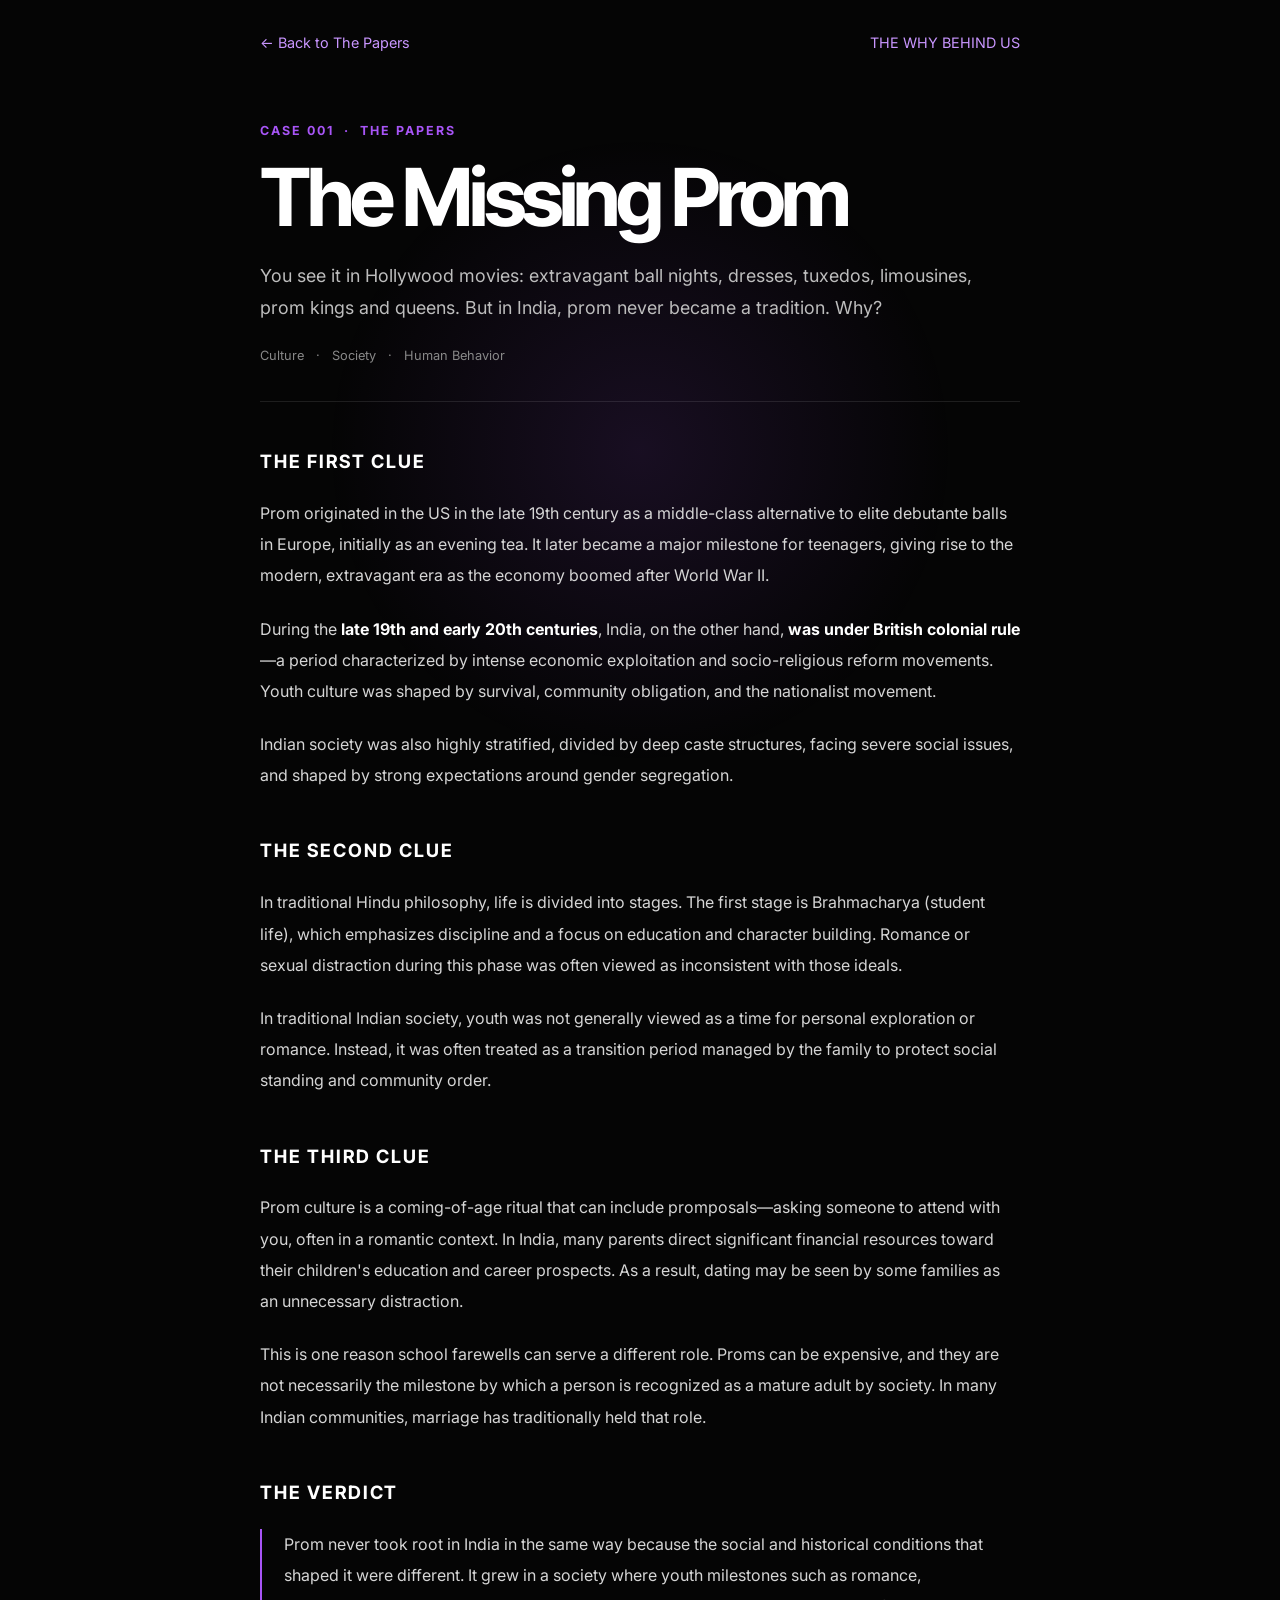
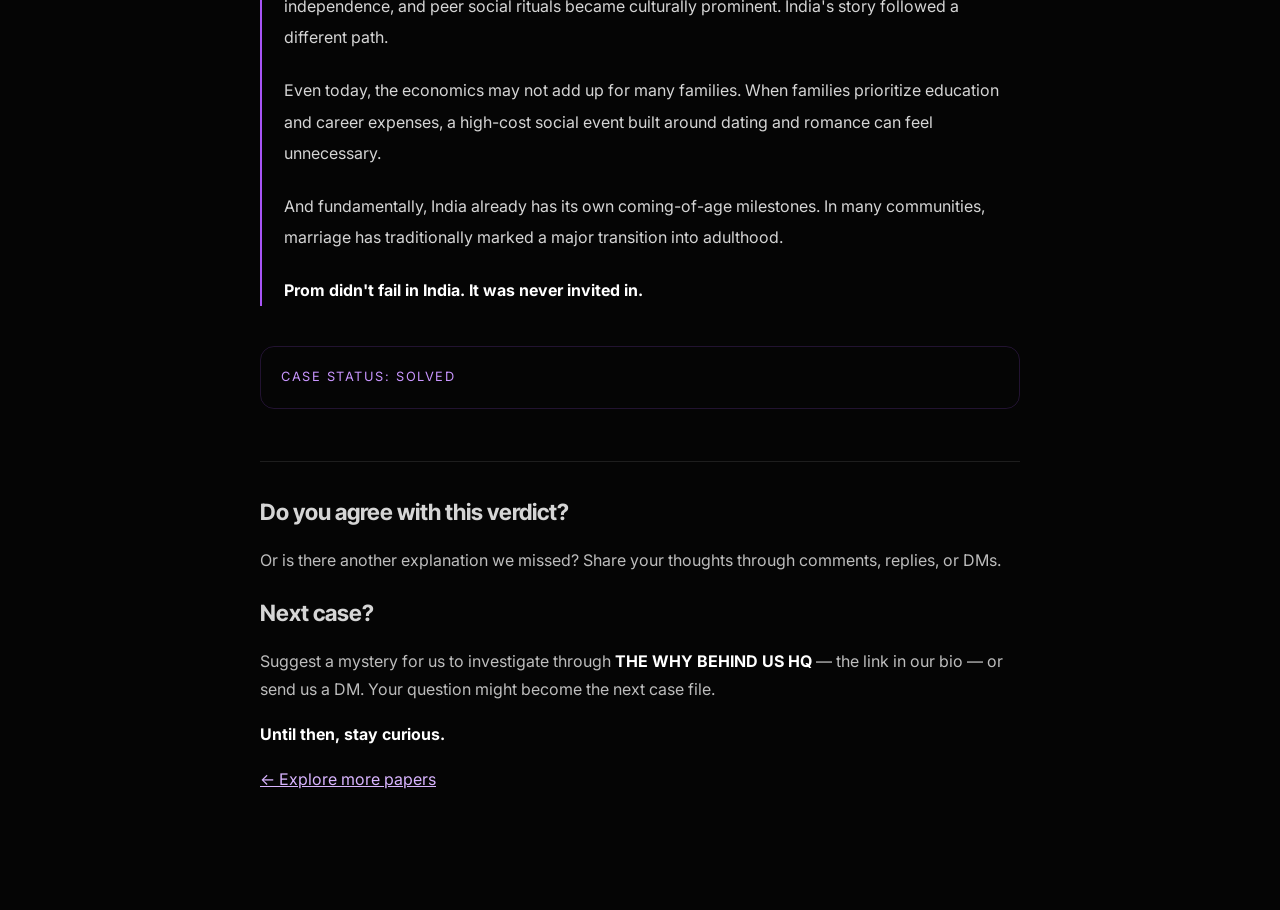
==== papers/paper-001.html @ 9e42ce95 "Add files via upload" ====
<!DOCTYPE html>
<html lang="en">
<head>
  <meta charset="UTF-8">
  <meta name="viewport" content="width=device-width, initial-scale=1.0">
  <title>The Missing Prom — THE WHY BEHIND US</title>
  <meta name="description" content="Why did the traditional American-style prom never become a major coming-of-age ritual in India?">
  <link rel="preconnect" href="https://fonts.googleapis.com">
  <link rel="preconnect" href="https://fonts.gstatic.com" crossorigin>
  <link href="https://fonts.googleapis.com/css2?family=Inter:wght@400;500;600;700;800&family=Inter+Tight:wght@700;800&display=swap" rel="stylesheet">
  <link rel="stylesheet" href="../style.css">
  <style>
    .paper-page{width:min(760px,90%);margin:0 auto;padding:34px 0 100px}
    .paper-nav{display:flex;justify-content:space-between;align-items:center;gap:16px;margin-bottom:72px}
    .back-link,.home-link{color:#c996ff;text-decoration:none;font-size:.9rem}
    .paper-kicker{color:var(--accent);font-size:.78rem;letter-spacing:.16em;font-weight:700;margin-bottom:18px}
    .paper-title{font-family:'Inter Tight',sans-serif;font-size:clamp(2.8rem,8vw,5rem);letter-spacing:-.055em;line-height:1.02}
    .paper-deck{font-size:1.12rem;line-height:1.8;color:var(--muted);margin-top:22px}
    .paper-meta{display:flex;gap:12px;flex-wrap:wrap;color:#888;font-size:.8rem;margin-top:24px}
    .paper-rule{height:1px;background:rgba(255,255,255,.1);margin:38px 0}
    .paper-body{font-size:1rem;line-height:1.95;color:#d5d5d5}
    .paper-body p{margin:0 0 22px}
    .paper-body h2{font-family:'Inter Tight',sans-serif;font-size:1.15rem;letter-spacing:.1em;color:white;margin:42px 0 18px}
    .paper-body strong{color:white}
    .verdict{border-left:2px solid var(--accent);padding-left:22px;margin-top:18px}
    .case-status{margin-top:40px;padding:18px 20px;border:1px solid var(--border);border-radius:14px;color:#c996ff;font-size:.8rem;letter-spacing:.12em}
    .paper-end{margin-top:52px;padding-top:28px;border-top:1px solid rgba(255,255,255,.1)}
    .paper-end h3{font-family:'Inter Tight',sans-serif;font-size:1.4rem;margin-bottom:12px}
    .paper-end p{color:var(--muted);line-height:1.8;margin-bottom:16px}
    .paper-end a{color:#d9b5ff}
    @media(max-width:600px){.paper-nav{margin-bottom:50px}.paper-body{font-size:.97rem}}
  </style>
</head>
<body>
<div class="background-glow"></div>
<main class="paper-page">
  <nav class="paper-nav">
    <a class="back-link" href="../index.html#papers">← Back to The Papers</a>
    <a class="home-link" href="../index.html">THE WHY BEHIND US</a>
  </nav>

  <header>
    <p class="paper-kicker">CASE 001 &nbsp;·&nbsp; THE PAPERS</p>
    <h1 class="paper-title">The Missing Prom</h1>
    <p class="paper-deck">You see it in Hollywood movies: extravagant ball nights, dresses, tuxedos, limousines, prom kings and queens. But in India, prom never became a tradition. Why?</p>
    <div class="paper-meta"><span>Culture</span><span>·</span><span>Society</span><span>·</span><span>Human Behavior</span></div>
  </header>

  <div class="paper-rule"></div>

  <article class="paper-body">
    <h2>THE FIRST CLUE</h2>
    <p>Prom originated in the US in the late 19th century as a middle-class alternative to elite debutante balls in Europe, initially as an evening tea. It later became a major milestone for teenagers, giving rise to the modern, extravagant era as the economy boomed after World War II.</p>
    <p>During the <strong>late 19th and early 20th centuries</strong>, India, on the other hand, <strong>was under British colonial rule</strong>—a period characterized by intense economic exploitation and socio-religious reform movements. Youth culture was shaped by survival, community obligation, and the nationalist movement.</p>
    <p>Indian society was also highly stratified, divided by deep caste structures, facing severe social issues, and shaped by strong expectations around gender segregation.</p>

    <h2>THE SECOND CLUE</h2>
    <p>In traditional Hindu philosophy, life is divided into stages. The first stage is Brahmacharya (student life), which emphasizes discipline and a focus on education and character building. Romance or sexual distraction during this phase was often viewed as inconsistent with those ideals.</p>
    <p>In traditional Indian society, youth was not generally viewed as a time for personal exploration or romance. Instead, it was often treated as a transition period managed by the family to protect social standing and community order.</p>

    <h2>THE THIRD CLUE</h2>
    <p>Prom culture is a coming-of-age ritual that can include promposals—asking someone to attend with you, often in a romantic context. In India, many parents direct significant financial resources toward their children's education and career prospects. As a result, dating may be seen by some families as an unnecessary distraction.</p>
    <p>This is one reason school farewells can serve a different role. Proms can be expensive, and they are not necessarily the milestone by which a person is recognized as a mature adult by society. In many Indian communities, marriage has traditionally held that role.</p>

    <h2>THE VERDICT</h2>
    <div class="verdict">
      <p>Prom never took root in India in the same way because the social and historical conditions that shaped it were different. It grew in a society where youth milestones such as romance, independence, and peer social rituals became culturally prominent. India's story followed a different path.</p>
      <p>Even today, the economics may not add up for many families. When families prioritize education and career expenses, a high-cost social event built around dating and romance can feel unnecessary.</p>
      <p>And fundamentally, India already has its own coming-of-age milestones. In many communities, marriage has traditionally marked a major transition into adulthood.</p>
      <p><strong>Prom didn't fail in India. It was never invited in.</strong></p>
    </div>

    <div class="case-status">CASE STATUS: SOLVED</div>

    <div class="paper-end">
      <h3>Do you agree with this verdict?</h3>
      <p>Or is there another explanation we missed? Share your thoughts through comments, replies, or DMs.</p>
      <h3>Next case?</h3>
      <p>Suggest a mystery for us to investigate through <strong>THE WHY BEHIND US HQ</strong> — the link in our bio — or send us a DM. Your question might become the next case file.</p>
      <p><strong>Until then, stay curious.</strong></p>
      <p><a href="../index.html#papers">← Explore more papers</a></p>
    </div>
  </article>
</main>
</body>
</html>
---- style.css ----
:root{
  --bg:#050505;
  --text:#ffffff;
  --muted:#bdbdbd;
  --accent:#A855F7;
  --panel:rgba(255,255,255,.03);
  --border:rgba(168,85,247,.18);
}
*{margin:0;padding:0;box-sizing:border-box}
html{scroll-behavior:smooth;scroll-padding-top:28px}
body{background:var(--bg);color:var(--text);font-family:'Inter',sans-serif;overflow-x:hidden;min-height:100vh}
.background-glow{position:fixed;inset:0;pointer-events:none;z-index:-1;background:radial-gradient(circle at center,rgba(168,85,247,.12),transparent 40%)}
.hero{min-height:85vh;display:flex;flex-direction:column;justify-content:center;align-items:center;text-align:center;width:min(1000px,90%);margin:auto;padding:50px 0}
.logo{width:170px;height:170px;object-fit:cover;border-radius:50%;border:1px solid rgba(168,85,247,.25);box-shadow:0 0 0 12px rgba(168,85,247,.03)}
.category-pills{display:flex;gap:10px;flex-wrap:wrap;justify-content:center;margin-top:28px}
.category-pills span{padding:8px 14px;border-radius:999px;border:1px solid rgba(168,85,247,.25);color:#c996ff;background:rgba(168,85,247,.05);font-size:.85rem}
.hero h1{font-family:'Inter Tight',sans-serif;font-size:clamp(3rem,8vw,5.5rem);letter-spacing:-.05em;margin-top:28px}
.tagline{margin-top:14px;color:var(--muted);font-size:1.2rem;max-width:650px}
.section-label{color:var(--accent);letter-spacing:.2em;font-size:.8rem;margin-bottom:18px}
.papers-section{width:min(1000px,92%);margin:10px auto 100px}
.papers-heading{max-width:700px;margin-bottom:36px}
.papers-heading h2{font-family:'Inter Tight',sans-serif;font-size:clamp(2.6rem,6vw,4.5rem);letter-spacing:-.055em;line-height:1}
.accent-dot{color:var(--accent)}
.papers-intro{color:var(--muted);line-height:1.8;font-size:1.05rem;margin-top:18px;max-width:600px}
.papers-tools{display:flex;align-items:center;justify-content:space-between;gap:18px;margin-bottom:24px;flex-wrap:wrap}
.search-wrap{display:flex;align-items:center;gap:10px;flex:1;min-width:230px;max-width:430px;border:1px solid rgba(255,255,255,.12);background:rgba(255,255,255,.025);border-radius:14px;padding:0 15px}
.search-icon{font-size:1.5rem;color:var(--muted);line-height:1}
.search-wrap input{width:100%;background:transparent;border:0;outline:0;color:var(--text);font:inherit;padding:14px 0}
.search-wrap input::placeholder{color:#777}
.search-wrap:focus-within{border-color:rgba(168,85,247,.65)}
.paper-filters{display:flex;gap:7px;flex-wrap:wrap}
.filter-button{font:inherit;font-size:.85rem;color:var(--muted);background:transparent;border:1px solid rgba(255,255,255,.12);border-radius:999px;padding:9px 14px;cursor:pointer;transition:border-color .2s,color .2s,background .2s}
.filter-button:hover,.filter-button.active{color:white;border-color:rgba(168,85,247,.65);background:rgba(168,85,247,.1)}
.papers-grid{display:grid;grid-template-columns:repeat(2,minmax(0,1fr));gap:16px}
.paper-card{min-height:270px;display:flex;flex-direction:column;text-decoration:none;color:var(--text);padding:26px;border:1px solid var(--border);border-radius:22px;background:var(--panel);transition:transform .3s,border-color .3s,background .3s}
.paper-card:hover{transform:translateY(-4px);border-color:rgba(168,85,247,.6);background:rgba(255,255,255,.045)}
.paper-card-top,.paper-card-bottom{display:flex;justify-content:space-between;align-items:center;gap:12px}
.paper-label{font-size:.72rem;letter-spacing:.13em;color:#c996ff;font-weight:700}
.paper-read-time{font-size:.78rem;color:#858585}
.paper-card h3{font-family:'Inter Tight',sans-serif;font-size:1.7rem;letter-spacing:-.025em;margin:24px 0 10px}
.paper-description{color:var(--muted);font-size:.94rem;line-height:1.7}
.paper-topics{display:flex;gap:7px;flex-wrap:wrap;margin-top:18px}
.paper-topics span{font-size:.72rem;color:#aaa;border:1px solid rgba(255,255,255,.1);border-radius:999px;padding:5px 9px}
.paper-card-bottom{margin-top:auto;padding-top:24px;font-size:.78rem;color:#888}
.read-link{color:#d9b5ff;white-space:nowrap}
.no-papers{color:var(--muted);padding:28px 0}
.cta-card{width:min(900px,92%);margin:auto;padding:42px;border-radius:28px;background:rgba(255,255,255,.03);backdrop-filter:blur(12px);border:1px solid rgba(168,85,247,.18);text-align:center;transition:.35s}
.cta-card:hover{transform:translateY(-6px);border-color:rgba(168,85,247,.7)}
.icon-circle{font-size:2rem;margin-bottom:18px;color:var(--accent)}
.cta-card h2{font-size:2rem;margin-bottom:14px}
.cta-card p{color:var(--muted);line-height:1.8}
.button{display:inline-block;margin-top:22px;padding:14px 24px;border-radius:999px;background:var(--accent);color:white;text-decoration:none;font-weight:700;transition:.3s}
.button:hover{transform:translateY(-2px)}
.social-section{width:min(900px,92%);margin:70px auto}
.social-card{display:block;text-decoration:none;color:white;margin-bottom:18px;padding:28px;border-radius:24px;background:rgba(255,255,255,.03);border:1px solid rgba(168,85,247,.18);backdrop-filter:blur(10px);transition:.35s}
.social-card:hover{transform:translateY(-5px);border-color:rgba(168,85,247,.65)}
.social-card h3{margin-bottom:8px}
.social-card p{color:var(--muted)}
.footer{width:min(900px,92%);margin:90px auto;text-align:center}
.line{width:100%;height:1px;background:rgba(255,255,255,.08);margin-bottom:40px}
.footer h2{line-height:1.8}
.contact{margin-top:30px}
.email{color:var(--muted);margin-top:10px}
.reveal{opacity:0;transform:translateY(25px);transition:opacity .8s ease,transform .8s ease}
.reveal.active{opacity:1;transform:none}
.sr-only{position:absolute;width:1px;height:1px;padding:0;margin:-1px;overflow:hidden;clip:rect(0,0,0,0);white-space:nowrap;border:0}
@media(max-width:768px){
  .logo{width:140px;height:140px}
  .hero{min-height:78vh}
  .papers-section{margin-bottom:75px}
  .papers-grid{grid-template-columns:1fr}
  .paper-card{min-height:250px;padding:23px}
  .papers-tools{align-items:stretch}
  .search-wrap{max-width:none}
  .paper-filters{width:100%}
  .filter-button{flex:1}
  .cta-card{padding:28px}
}
@media(prefers-reduced-motion:reduce){
  html{scroll-behavior:auto}
  *,*::before,*::after{transition:none!important;animation:none!important}
  .reveal{opacity:1;transform:none}
}
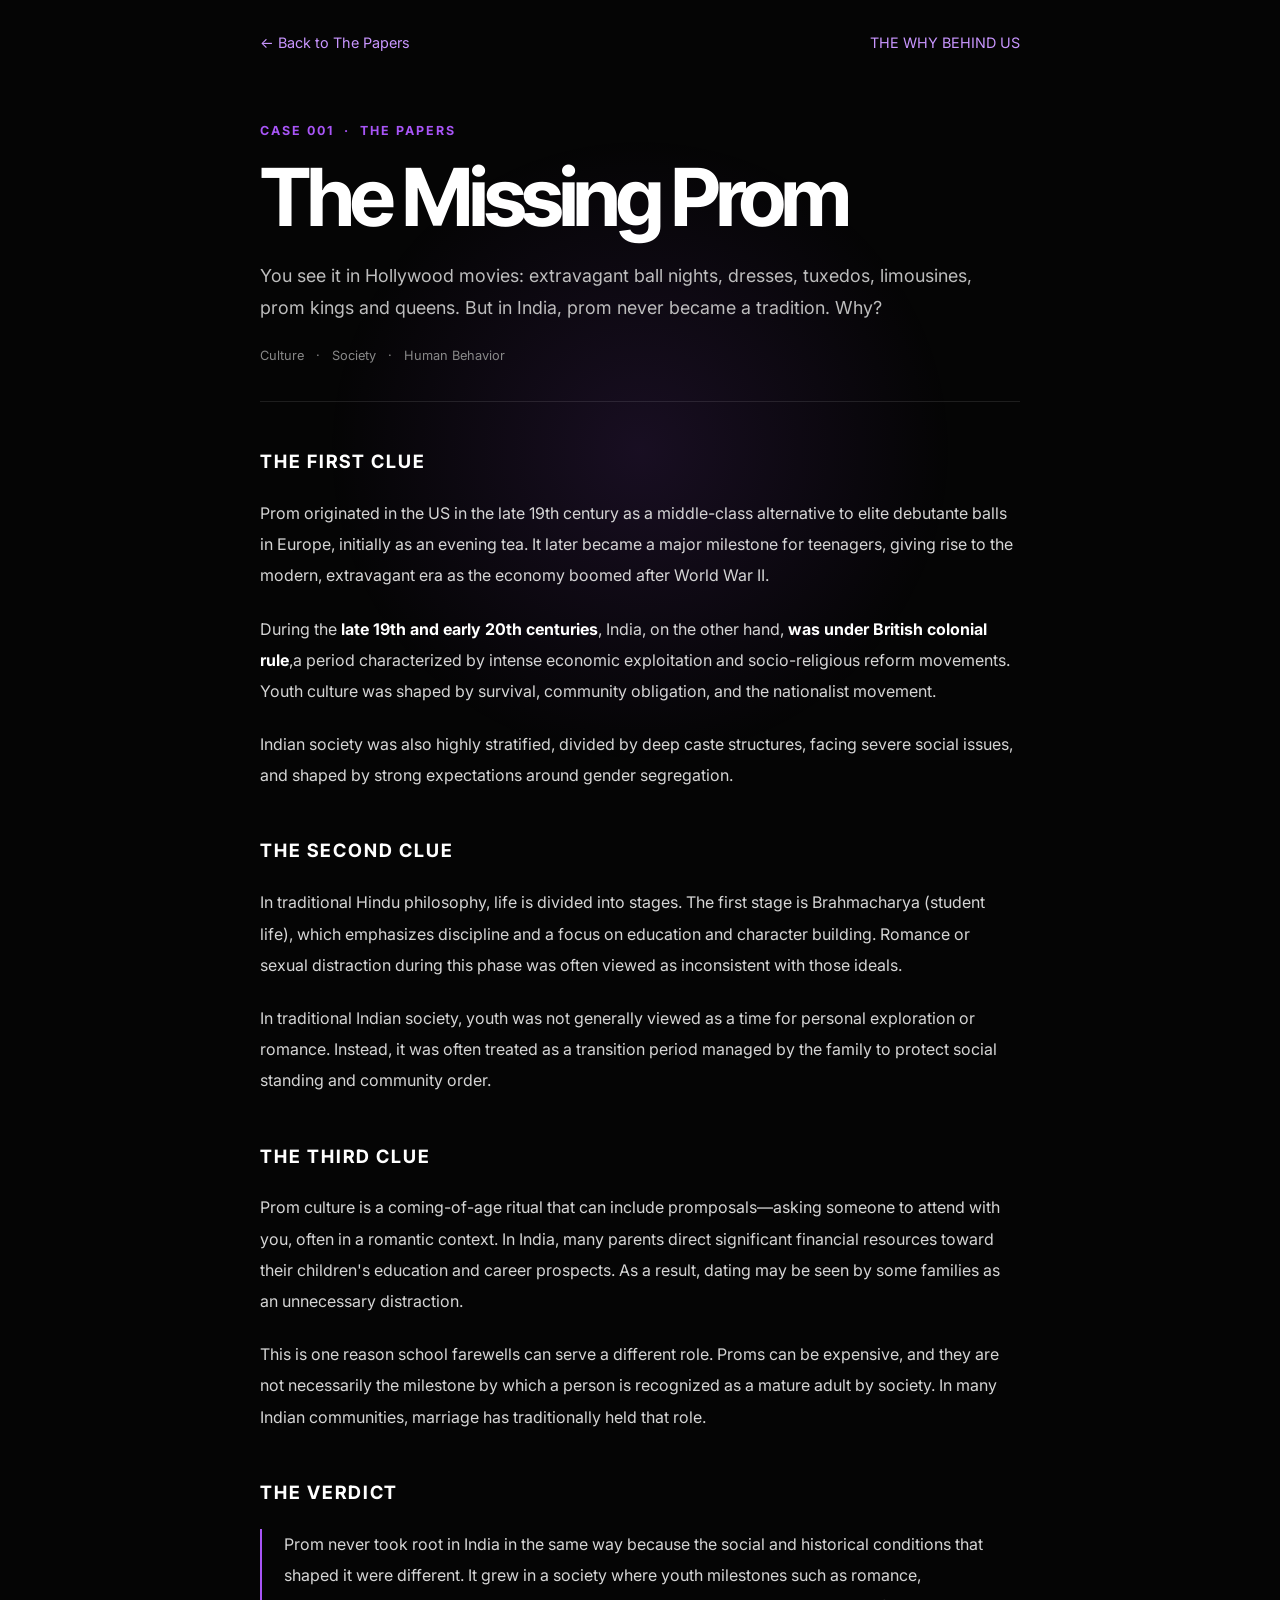
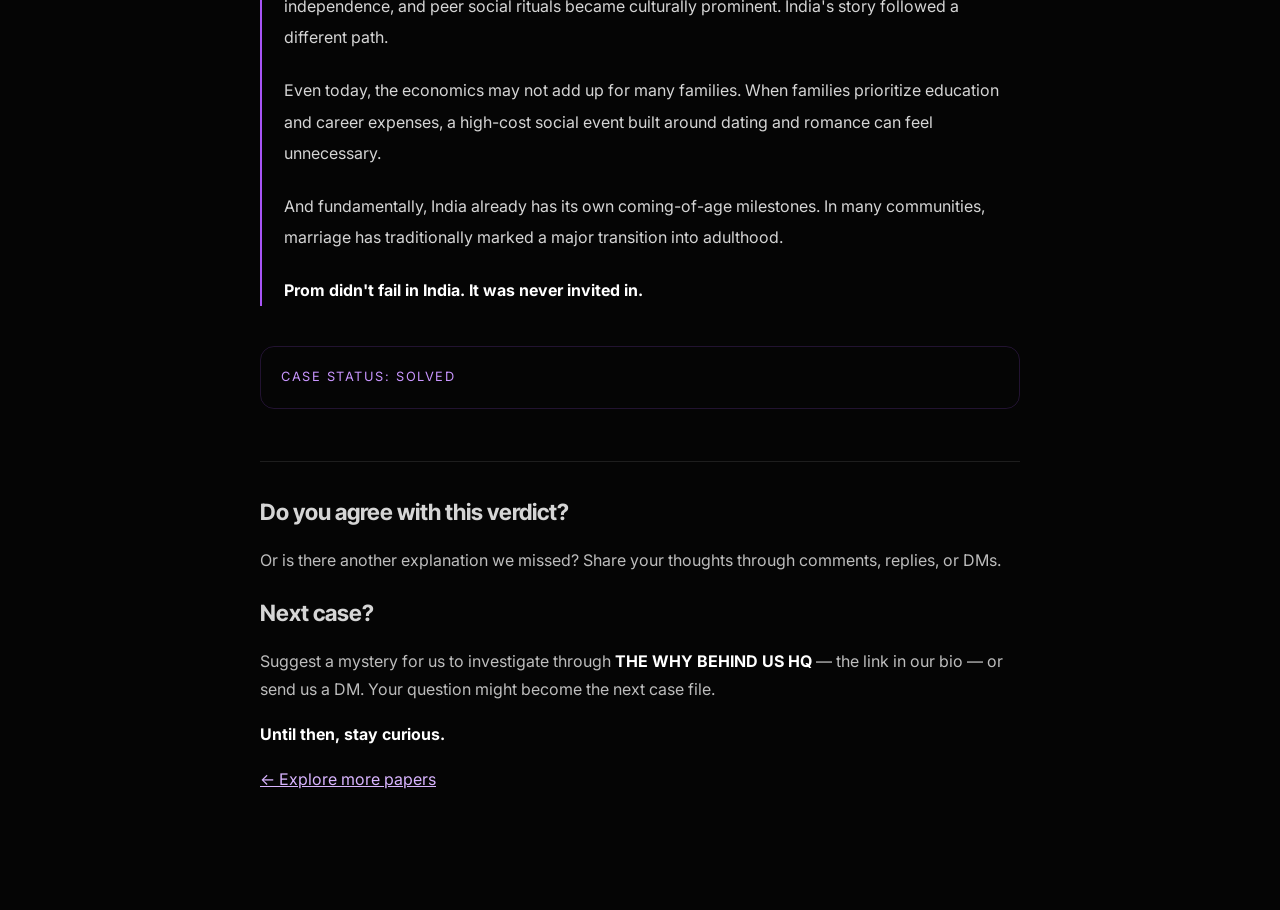
==== commit 7b192d1f: "Update paper-001.html" ====
--- a/papers/paper-001.html
+++ b/papers/paper-001.html
@@ -51,7 +51,7 @@
   <article class="paper-body">
     <h2>THE FIRST CLUE</h2>
     <p>Prom originated in the US in the late 19th century as a middle-class alternative to elite debutante balls in Europe, initially as an evening tea. It later became a major milestone for teenagers, giving rise to the modern, extravagant era as the economy boomed after World War II.</p>
-    <p>During the <strong>late 19th and early 20th centuries</strong>, India, on the other hand, <strong>was under British colonial rule</strong>—a period characterized by intense economic exploitation and socio-religious reform movements. Youth culture was shaped by survival, community obligation, and the nationalist movement.</p>
+    <p>During the <strong>late 19th and early 20th centuries</strong>, India, on the other hand, <strong>was under British colonial rule</strong>,a period characterized by intense economic exploitation and socio-religious reform movements. Youth culture was shaped by survival, community obligation, and the nationalist movement.</p>
     <p>Indian society was also highly stratified, divided by deep caste structures, facing severe social issues, and shaped by strong expectations around gender segregation.</p>
 
     <h2>THE SECOND CLUE</h2>
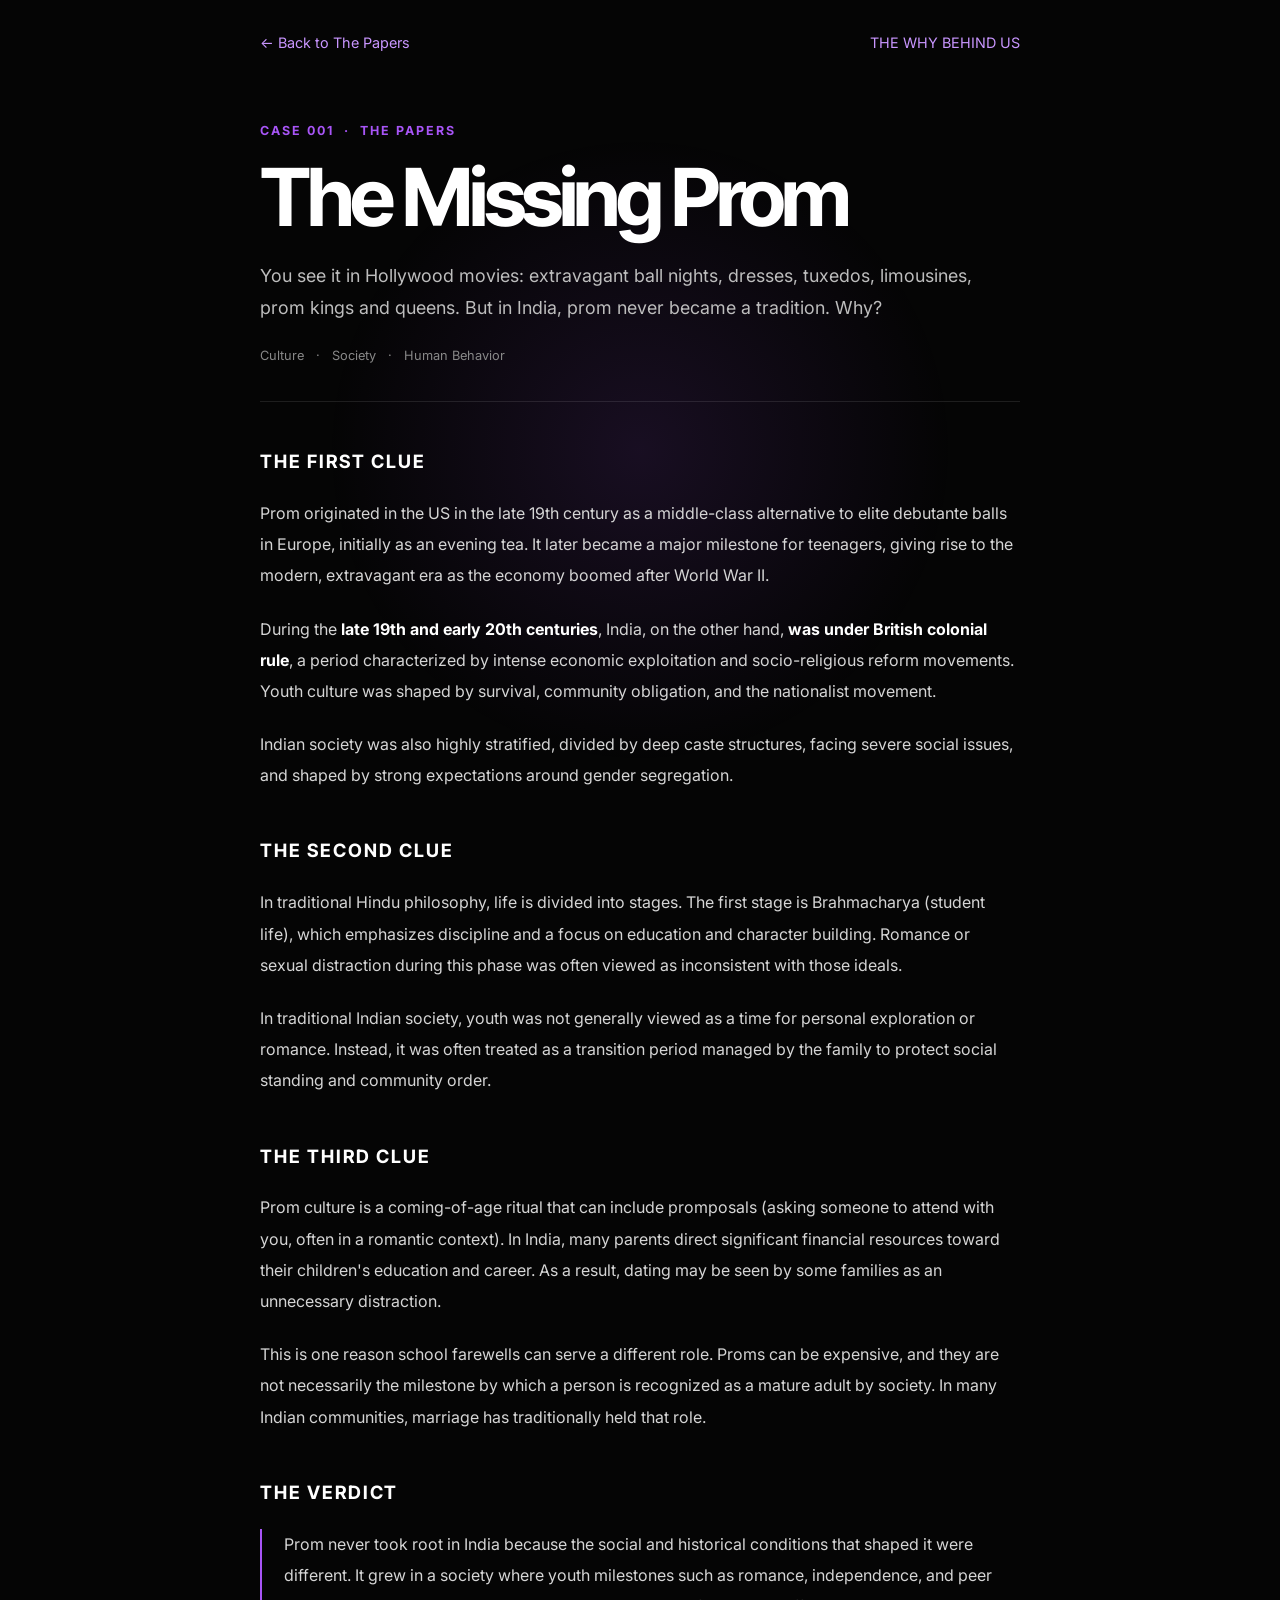
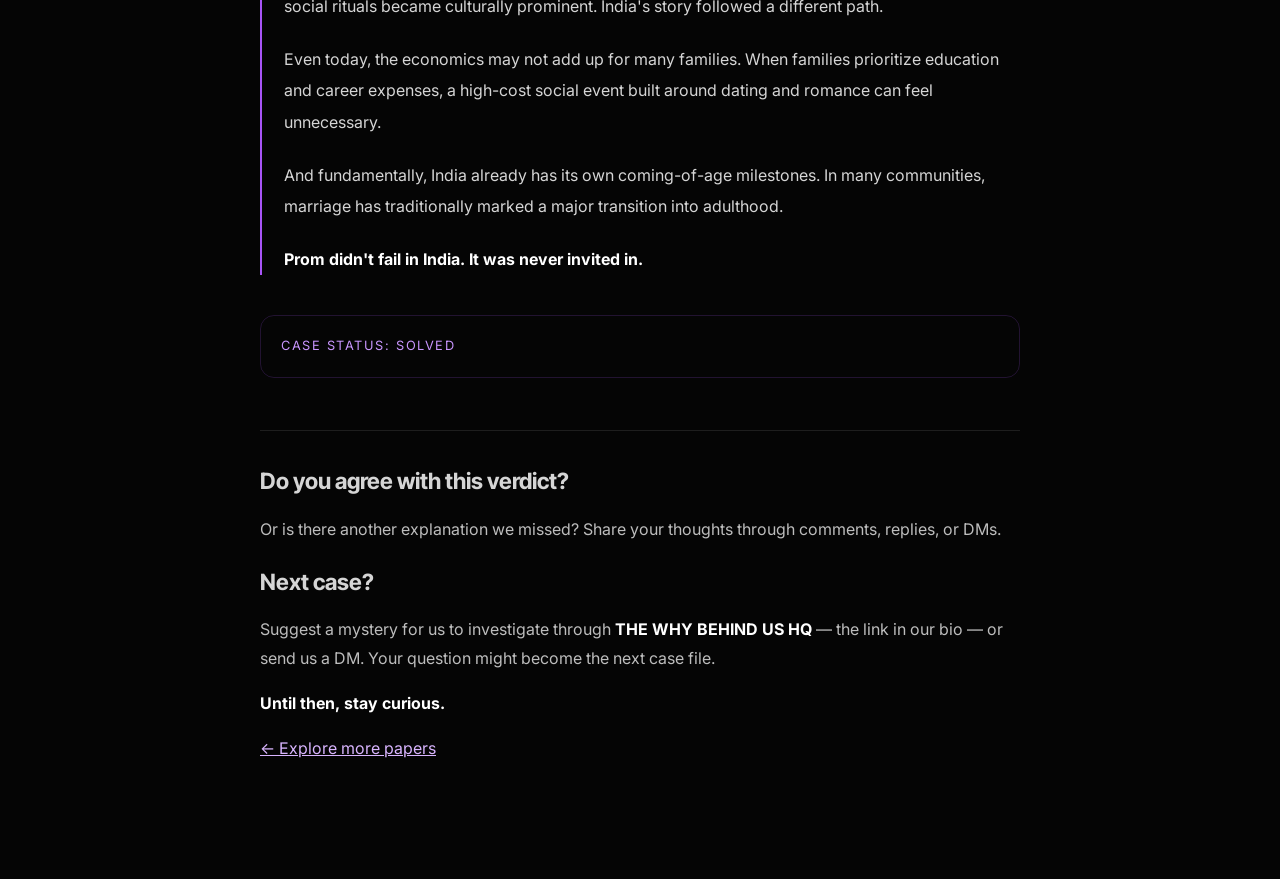
==== commit 0562b29b: "Update paper-001.html" ====
--- a/papers/paper-001.html
+++ b/papers/paper-001.html
@@ -51,7 +51,7 @@
   <article class="paper-body">
     <h2>THE FIRST CLUE</h2>
     <p>Prom originated in the US in the late 19th century as a middle-class alternative to elite debutante balls in Europe, initially as an evening tea. It later became a major milestone for teenagers, giving rise to the modern, extravagant era as the economy boomed after World War II.</p>
-    <p>During the <strong>late 19th and early 20th centuries</strong>, India, on the other hand, <strong>was under British colonial rule</strong>,a period characterized by intense economic exploitation and socio-religious reform movements. Youth culture was shaped by survival, community obligation, and the nationalist movement.</p>
+    <p>During the <strong>late 19th and early 20th centuries</strong>, India, on the other hand, <strong>was under British colonial rule</strong>, a period characterized by intense economic exploitation and socio-religious reform movements. Youth culture was shaped by survival, community obligation, and the nationalist movement.</p>
     <p>Indian society was also highly stratified, divided by deep caste structures, facing severe social issues, and shaped by strong expectations around gender segregation.</p>
 
     <h2>THE SECOND CLUE</h2>
@@ -59,12 +59,12 @@
     <p>In traditional Indian society, youth was not generally viewed as a time for personal exploration or romance. Instead, it was often treated as a transition period managed by the family to protect social standing and community order.</p>
 
     <h2>THE THIRD CLUE</h2>
-    <p>Prom culture is a coming-of-age ritual that can include promposals—asking someone to attend with you, often in a romantic context. In India, many parents direct significant financial resources toward their children's education and career prospects. As a result, dating may be seen by some families as an unnecessary distraction.</p>
+    <p>Prom culture is a coming-of-age ritual that can include promposals (asking someone to attend with you, often in a romantic context). In India, many parents direct significant financial resources toward their children's education and career. As a result, dating may be seen by some families as an unnecessary distraction.</p>
     <p>This is one reason school farewells can serve a different role. Proms can be expensive, and they are not necessarily the milestone by which a person is recognized as a mature adult by society. In many Indian communities, marriage has traditionally held that role.</p>
 
     <h2>THE VERDICT</h2>
     <div class="verdict">
-      <p>Prom never took root in India in the same way because the social and historical conditions that shaped it were different. It grew in a society where youth milestones such as romance, independence, and peer social rituals became culturally prominent. India's story followed a different path.</p>
+      <p>Prom never took root in India because the social and historical conditions that shaped it were different. It grew in a society where youth milestones such as romance, independence, and peer social rituals became culturally prominent. India's story followed a different path.</p>
       <p>Even today, the economics may not add up for many families. When families prioritize education and career expenses, a high-cost social event built around dating and romance can feel unnecessary.</p>
       <p>And fundamentally, India already has its own coming-of-age milestones. In many communities, marriage has traditionally marked a major transition into adulthood.</p>
       <p><strong>Prom didn't fail in India. It was never invited in.</strong></p>
